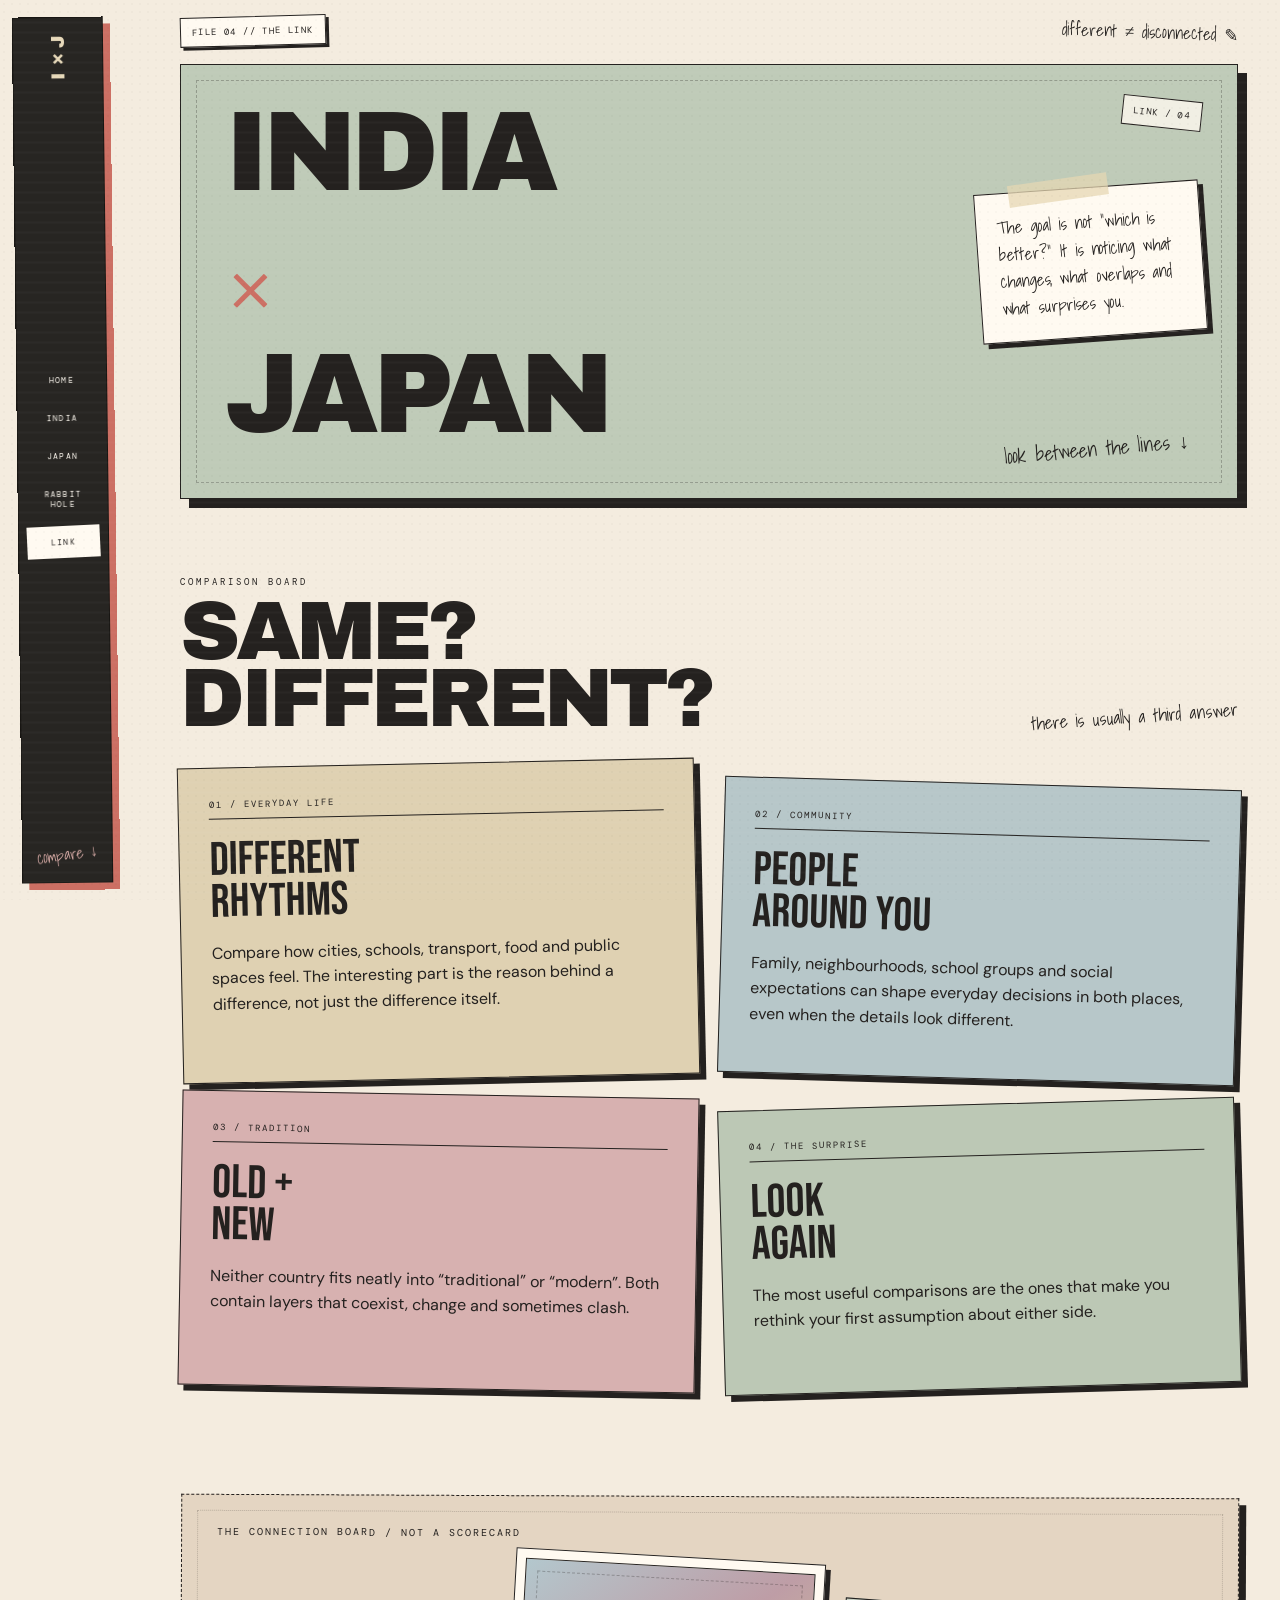
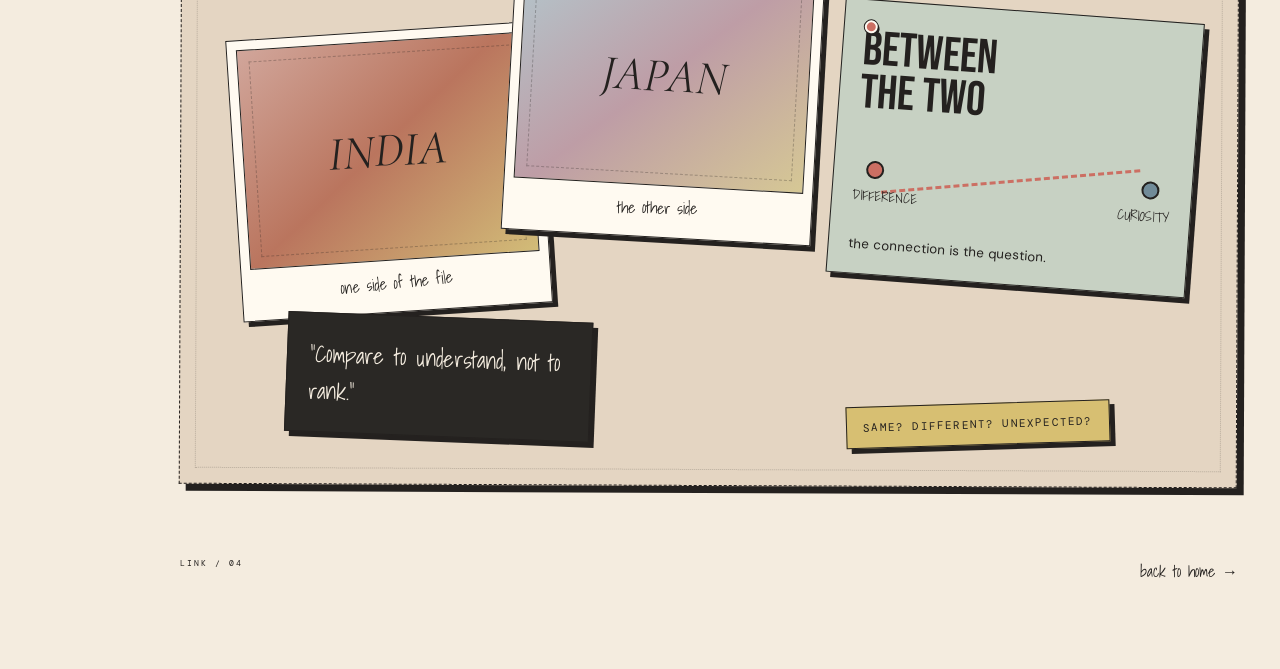
==== connection.html @ efcc00fd "Create India Japan connection scrapbook page" ====
<!doctype html><html lang="en"><head><meta charset="utf-8"><meta name="viewport" content="width=device-width,initial-scale=1"><title>INDIA × JAPAN // LINK</title><link rel="stylesheet" href="styles.css?v=5"></head><body><aside class="sidebar"><a class="side-logo" href="index.html">I×J</a><nav class="side-nav"><a href="index.html">HOME</a><a href="india.html">INDIA</a><a href="japan.html">JAPAN</a><a href="rabbit-hole.html">RABBIT<br>HOLE</a><a class="active" href="connection.html">LINK</a></nav><div class="side-bottom">compare ↓</div></aside><main class="main"><header class="topbar"><span class="pill">FILE 04 // THE LINK</span><span class="top-hand">different ≠ disconnected ✎</span></header><section class="page-hero sage"><div class="side-stamp">LINK / 04</div><div class="hero-note">The goal is not “which is better?” It is noticing what changes, what overlaps and what surprises you.</div><div class="side-hand">look between the lines ↓</div><h1>INDIA<br><span class="x">×</span><br>JAPAN</h1></section><section class="section"><div class="section-head"><div><div class="section-label">COMPARISON BOARD</div><h2 class="section-title">SAME?<br>DIFFERENT?</h2></div><span class="section-hand">there is usually a third answer</span></div><div class="compare-grid"><article class="compare"><span class="label">01 / EVERYDAY LIFE</span><h3>DIFFERENT<br>RHYTHMS</h3><p>Compare how cities, schools, transport, food and public spaces feel. The interesting part is the reason behind a difference, not just the difference itself.</p></article><article class="compare"><span class="label">02 / COMMUNITY</span><h3>PEOPLE<br>AROUND YOU</h3><p>Family, neighbourhoods, school groups and social expectations can shape everyday decisions in both places, even when the details look different.</p></article><article class="compare"><span class="label">03 / TRADITION</span><h3>OLD +<br>NEW</h3><p>Neither country fits neatly into “traditional” or “modern”. Both contain layers that coexist, change and sometimes clash.</p></article><article class="compare"><span class="label">04 / THE SURPRISE</span><h3>LOOK<br>AGAIN</h3><p>The most useful comparisons are the ones that make you rethink your first assumption about either side.</p></article></div></section><section class="section"><div class="collage"><div class="scrap-title">THE CONNECTION BOARD / NOT A SCORECARD</div><div class="piece photo-piece p1"><div class="fake-photo india">INDIA</div><div class="photo-caption">one side of the file</div></div><div class="piece photo-piece p2"><div class="fake-photo japan">JAPAN</div><div class="photo-caption">the other side</div></div><div class="piece map-piece p3"><span class="pin"></span><h3>BETWEEN<br>THE TWO</h3><div class="route"><span class="dot a"></span><span class="dot b"></span><span class="route-label a">DIFFERENCE</span><span class="route-label b">CURIOSITY</span></div><small>the connection is the question.</small></div><div class="piece quote-piece p4">“Compare to understand, not to rank.”</div><div class="piece sticker-piece p5">same? different? unexpected?</div></div></section><footer class="footer"><span>LINK / 04</span><span><a href="index.html">back to home →</a></span></footer></main></body></html>
---- styles.css ----
@import url('https://fonts.googleapis.com/css2?family=Archivo+Black&family=Bebas+Neue&family=Cormorant+Garamond:ital,wght@0,500;0,600;1,500;1,600&family=DM+Sans:wght@400;500;700;900&family=DM+Mono:wght@400;500&family=Permanent+Marker&family=Shadows+Into+Light&display=swap');
:root{--ink:#24211f;--paper:#f4ecdf;--paper2:#fffaf1;--coral:#cc6f63;--rose:#d4a1a0;--ochre:#d7bf72;--blue:#718b98;--blue2:#b5c7cf;--sage:#889b7c;--lilac:#9d879d;--black:#272522}
*{box-sizing:border-box}html{scroll-behavior:smooth}body{margin:0;background:var(--paper);color:var(--ink);font-family:'DM Sans',sans-serif;overflow-x:hidden;position:relative}body:before{content:"";position:fixed;inset:0;pointer-events:none;z-index:100;opacity:.16;background-image:radial-gradient(rgba(36,33,31,.5) .5px,transparent .8px);background-size:8px 8px}body:after{content:"";position:fixed;inset:0;pointer-events:none;z-index:99;opacity:.1;background:repeating-linear-gradient(0deg,transparent 0 6px,rgba(255,255,255,.34) 7px,transparent 10px)}a{text-decoration:none;color:inherit}
.sidebar{position:fixed;left:17px;top:17px;bottom:17px;width:91px;background:var(--black);color:var(--paper2);z-index:80;padding:15px 8px;display:flex;flex-direction:column;align-items:center;justify-content:space-between;box-shadow:7px 7px 0 var(--coral);transform:rotate(-.7deg);border:1px solid #171512}.side-logo{font:19px 'Archivo Black';color:#e7d9ba;writing-mode:vertical-rl;transform:rotate(180deg);letter-spacing:2px}.side-nav{display:grid;gap:6px;width:100%}.side-nav a{font:8px 'DM Mono';letter-spacing:1.1px;text-align:center;padding:10px 3px;border:1px solid transparent;transition:.16s}.side-nav a:hover,.side-nav a.active{background:var(--paper2);color:var(--ink);border-color:var(--paper2);transform:rotate(-2deg)}.side-bottom{font:16px 'Shadows Into Light';color:#d6aaa5;transform:rotate(-8deg)}
.main{margin-left:138px;padding:16px 42px 70px;max-width:1560px}.topbar{display:flex;justify-content:space-between;align-items:center;gap:18px;font:9px 'DM Mono';letter-spacing:1.4px;text-transform:uppercase}.topbar-left{display:flex;align-items:center;gap:12px}.pill{background:var(--paper2);border:1px solid var(--ink);box-shadow:3px 3px 0 var(--ink);padding:8px 11px;transform:rotate(-1.5deg)}.top-hand{font:17px 'Shadows Into Light';text-transform:none;letter-spacing:0;transform:rotate(2deg)}
.tape{position:absolute;width:120px;height:24px;background:rgba(231,216,179,.75);border:1px solid rgba(36,33,31,.07);box-shadow:0 2px 4px rgba(0,0,0,.08);z-index:5}.tape.coral{background:rgba(203,128,124,.55)}.tape.blue{background:rgba(132,161,171,.58)}.tape.sage{background:rgba(146,166,132,.58)}.paperclip{position:absolute;z-index:9;font:35px 'Cormorant Garamond';line-height:.8;transform:rotate(16deg)}.pin{position:absolute;width:13px;height:13px;border-radius:50%;background:var(--coral);border:2px solid var(--paper2);box-shadow:0 0 0 1px var(--ink),2px 2px 0 var(--ink);z-index:10}
.hero{display:grid;grid-template-columns:1.22fr .78fr;gap:25px;min-height:82vh;margin-top:19px}.cover{position:relative;min-height:82vh;border:1px solid var(--ink);background:var(--paper2);box-shadow:9px 9px 0 var(--ink);padding:48px;overflow:hidden;transform:rotate(.25deg);background-image:linear-gradient(rgba(255,255,255,.28),rgba(255,255,255,.28)),repeating-linear-gradient(0deg,transparent 0 8px,rgba(100,80,65,.035) 9px 10px)}.cover .shape{position:absolute;border:1px solid rgba(36,33,31,.2);border-radius:45% 55% 50% 40%;z-index:0}.cover .shape.a{width:440px;height:280px;background:#d0c58f;right:-115px;top:65px;transform:rotate(-11deg);opacity:.8}.cover .shape.b{width:270px;height:410px;background:#b6c6cd;right:90px;bottom:-160px;transform:rotate(16deg);opacity:.65}.cover .stamp{position:absolute;right:34px;top:30px;border:1px solid var(--coral);color:var(--coral);padding:8px 10px;font:9px 'DM Mono';letter-spacing:1.4px;transform:rotate(7deg);background:rgba(255,250,241,.8)}.cover .scribble{position:absolute;right:55px;top:82px;font:22px 'Shadows Into Light';transform:rotate(-5deg)}.cover .kicker{position:relative;z-index:4;font:10px 'DM Mono';letter-spacing:3px;text-transform:uppercase;margin-bottom:18px}.cover h1{position:relative;z-index:4;font:clamp(80px,9.8vw,158px)/.76 'Archivo Black';letter-spacing:-7px;text-transform:uppercase;margin:0}.cover h1 .x{font:italic clamp(100px,11vw,178px)/.6 'Cormorant Garamond';color:var(--coral);text-shadow:3px 3px 0 var(--paper)}.cover .sub{position:relative;z-index:4;max-width:690px;font-size:17px;line-height:1.65;margin-top:30px}.cover .buttons{position:relative;z-index:11;display:flex;gap:11px;flex-wrap:wrap;margin-top:25px}.btn{display:inline-block;padding:11px 15px;border:1px solid var(--ink);box-shadow:4px 4px 0 var(--ink);font:900 9px 'DM Mono';letter-spacing:1px;text-transform:uppercase;background:var(--paper2);transition:.15s}.btn:hover{transform:translate(3px,3px) rotate(-1deg);box-shadow:1px 1px 0 var(--ink)}.btn.coral{background:var(--coral);color:var(--paper2)}.btn.blue{background:var(--blue);color:var(--paper2)}.cover .footer-scribble{position:absolute;bottom:23px;left:36px;font:17px 'Shadows Into Light';transform:rotate(-2deg)}
.hero-side{display:grid;grid-template-rows:1fr .9fr;gap:25px}.note{position:relative;border:1px solid var(--ink);box-shadow:7px 7px 0 var(--ink);padding:30px;overflow:hidden}.note:nth-child(1){background:#d7aaa7;transform:rotate(-1.5deg)}.note:nth-child(2){background:#b7c7c9;transform:rotate(1.5deg);margin-top:20px}.note h2{font:58px/.8 'Bebas Neue';margin:42px 0 16px;letter-spacing:1px}.note p{line-height:1.58;max-width:330px}.note .hand{font:18px 'Shadows Into Light';display:block;transform:rotate(-3deg)}.note .paperclip{top:-8px;right:11px;color:var(--blue)}
.marquee{margin:70px -12px 0;border-block:1px solid var(--ink);background:var(--black);color:var(--paper);padding:10px 0;white-space:nowrap;overflow:hidden;font:23px 'Bebas Neue';letter-spacing:2px}.marquee span{display:inline-block;padding-right:38px}
.section{padding-top:77px}.section-head{display:flex;justify-content:space-between;align-items:flex-end;gap:15px}.section-label{font:9px 'DM Mono';letter-spacing:3px;text-transform:uppercase}.section-title{font:clamp(54px,6.5vw,94px)/.8 'Archivo Black';letter-spacing:-4px;text-transform:uppercase;margin:10px 0 0}.section-hand{font:18px 'Shadows Into Light';transform:rotate(-4deg)}
.collage{position:relative;min-height:590px;margin-top:30px;border:1px dashed var(--ink);background:#e4d5c2;box-shadow:7px 7px 0 var(--ink);overflow:hidden;padding:30px;transform:rotate(.25deg)}.collage:before{content:"";position:absolute;inset:15px;border:1px dotted rgba(36,33,31,.22);pointer-events:none}.collage .scrap-title{position:absolute;left:35px;top:30px;font:10px 'DM Mono';letter-spacing:2px}.piece{position:absolute;border:1px solid var(--ink);box-shadow:5px 5px 0 var(--ink);background:var(--paper2);transition:.2s;cursor:pointer}.piece:hover{transform:translateY(-7px) rotate(0deg)!important;z-index:20}.piece:focus{outline:3px solid var(--coral);outline-offset:3px}.piece.note-piece{padding:22px;width:290px;min-height:180px;background:#f6ecd9}.piece.note-piece h3{font:41px/.9 'Bebas Neue';margin:38px 0 10px}.piece.note-piece p{font-size:14px;line-height:1.5}.piece.photo-piece{width:310px;padding:9px 9px 16px;background:var(--paper2)}.fake-photo{height:220px;display:grid;place-items:center;border:1px solid var(--ink);position:relative;overflow:hidden;font:48px 'Cormorant Garamond';font-style:italic}.fake-photo:before{content:"";position:absolute;inset:11px;border:1px dashed rgba(36,33,31,.28)}.fake-photo.india{background:linear-gradient(140deg,#d1a69b,#ba755e 48%,#d2bc78)}.fake-photo.japan{background:linear-gradient(140deg,#b3c7cd,#be9da6 50%,#d6c895)}.fake-photo.link{background:linear-gradient(140deg,#aebca2,#d1bf91 48%,#b7c7cd)}.photo-caption{text-align:center;font:16px 'Shadows Into Light';margin-top:9px;transform:rotate(-2deg)}.piece.map-piece{width:360px;min-height:255px;padding:20px;background:#c7d1c3}.piece.map-piece h3{font:48px/.9 'Bebas Neue';margin:8px 0}.route{height:110px;position:relative;margin-top:5px}.route:before{content:"";position:absolute;left:27px;right:31px;top:47px;border-top:3px dashed var(--coral);transform:rotate(-9deg)}.dot{position:absolute;width:18px;height:18px;border-radius:50%;background:var(--coral);border:2px solid var(--ink);top:38px}.dot.a{left:12px}.dot.b{right:12px;background:var(--blue)}.route-label{position:absolute;font:14px 'Shadows Into Light';top:62px}.route-label.a{left:0}.route-label.b{right:0}.piece.label-piece{padding:18px 20px;background:#c8b4c7;min-width:230px}.label-piece .big{font:62px/.8 'Archivo Black';letter-spacing:-4px}.label-piece .small{font:9px 'DM Mono';letter-spacing:2px;margin-top:10px}.piece.sticker-piece{padding:13px 16px;background:#d7bf72;font:11px 'DM Mono';letter-spacing:1.2px;text-transform:uppercase}.piece.quote-piece{padding:22px;width:305px;background:#2a2825;color:var(--paper);font:23px 'Shadows Into Light';transform:rotate(2deg)}.piece .tape{top:-12px;left:32px}.piece .paperclip{top:-23px;right:12px}.p1{left:5%;top:23%;transform:rotate(-4deg)}.p2{left:31%;top:10%;transform:rotate(3deg)}.p3{right:4%;top:19%;transform:rotate(4deg)}.p4{left:10%;bottom:8%;transform:rotate(3deg)}.p5{right:12%;bottom:7%;transform:rotate(-2deg)}.p6{left:45%;bottom:15%;transform:rotate(-5deg)}
.interactive-note:after{content:"CLICK / OPEN";position:absolute;bottom:10px;right:13px;font:8px 'DM Mono';letter-spacing:1px;opacity:.52}.interactive-note.open{z-index:30}.secret{display:none;margin-top:14px;font-size:13px;line-height:1.5;border-top:1px dashed var(--ink);padding-top:13px}.interactive-note.open .secret{display:block}.secret b{font-family:'DM Mono';font-size:10px;letter-spacing:1px}
.section-strip{display:grid;grid-template-columns:1.1fr .9fr 1fr;gap:22px;margin-top:34px}.strip{position:relative;border:1px solid var(--ink);box-shadow:5px 5px 0 var(--ink);padding:24px;min-height:210px}.strip:nth-child(1){background:#d8aaa6;transform:rotate(-1.5deg)}.strip:nth-child(2){background:#c0cbd0;transform:rotate(1.4deg);margin-top:22px}.strip:nth-child(3){background:#c8c09a;transform:rotate(-.6deg);margin-top:-8px}.strip h3{font:43px/.84 'Bebas Neue';margin:30px 0 12px}.strip p{line-height:1.55;margin:0}.strip .tape{top:-12px;left:31%}
.page-hero{min-height:435px;position:relative;border:1px solid var(--ink);box-shadow:9px 9px 0 var(--ink);padding:45px 44px;overflow:hidden;margin-top:18px}.page-hero.red{background:#d4aaa5}.page-hero.blue{background:#b7c8ce}.page-hero.lilac{background:#c8b4c5}.page-hero.sage{background:#bfcbb8}.page-hero:before{content:"";position:absolute;inset:15px;border:1px dashed rgba(36,33,31,.28);pointer-events:none}.page-hero h1{position:relative;z-index:3;font:clamp(72px,8.8vw,140px)/.77 'Archivo Black';letter-spacing:-6px;text-transform:uppercase;max-width:860px;margin:0}.page-hero h1 .x{font:italic clamp(95px,10vw,164px) 'Cormorant Garamond';color:var(--coral)}.page-hero .side-stamp{position:absolute;right:35px;top:33px;border:1px solid var(--ink);padding:8px 10px;font:9px 'DM Mono';letter-spacing:1.4px;transform:rotate(6deg);background:rgba(255,250,241,.78)}.page-hero .side-hand{position:absolute;right:48px;bottom:33px;font:20px 'Shadows Into Light';transform:rotate(-5deg)}.page-hero .hero-note{position:absolute;right:34px;top:122px;width:225px;background:var(--paper2);border:1px solid var(--ink);box-shadow:5px 5px 0 var(--ink);padding:20px;transform:rotate(-4deg);font:17px 'Shadows Into Light';z-index:4}.page-hero .hero-note:before{content:"";position:absolute;width:100px;height:22px;top:-11px;left:34px;background:rgba(231,216,179,.73);transform:rotate(-4deg)}
.content{display:grid;grid-template-columns:.76fr 1.24fr;gap:28px;margin-top:37px}.notes{display:grid;gap:22px}.note-card{position:relative;border:1px solid var(--ink);box-shadow:5px 5px 0 var(--ink);padding:28px;min-height:190px}.note-card:nth-child(1){background:#efe0c6;transform:rotate(-2deg)}.note-card:nth-child(2){background:#d9aaa7;transform:rotate(1.5deg)}.note-card:nth-child(3){background:#c0ccd0;transform:rotate(-1deg)}.note-card h3{font:51px/.82 'Bebas Neue';margin:30px 0 12px}.note-card p{line-height:1.56;margin:0}.note-card .paperclip{right:11px;top:-18px}.note-card .tape{top:-12px;left:34%}.board{background:var(--paper2);border:1px dashed var(--ink);box-shadow:6px 6px 0 var(--ink);padding:34px;min-height:100%;position:relative;transform:rotate(.45deg)}.board h2{font:68px/.8 'Archivo Black';letter-spacing:-4px;margin:0 0 19px}.board p{font-size:17px;line-height:1.75;max-width:700px}.highlight{background:linear-gradient(transparent 55%,rgba(215,191,114,.76) 56% 91%,transparent 92%);font-weight:900;padding:0 3px}.quote{background:#7f6a7f;color:var(--paper2);padding:22px;border:1px solid var(--ink);box-shadow:5px 5px 0 var(--ink);margin-top:25px;font:23px 'Shadows Into Light';transform:rotate(-1deg)}
.fact-row{display:grid;grid-template-columns:repeat(3,1fr);gap:20px;margin-top:33px}.fact{position:relative;min-height:220px;border:1px solid var(--ink);box-shadow:5px 5px 0 var(--ink);padding:24px}.fact:nth-child(1){background:#d1bd79;transform:rotate(-2deg)}.fact:nth-child(2){background:#b5c5ca;transform:rotate(1deg);margin-top:15px}.fact:nth-child(3){background:#d4a4a3;transform:rotate(-1deg);margin-top:-5px}.fact .num{font:9px 'DM Mono';letter-spacing:2px}.fact h3{font:48px/.83 'Bebas Neue';margin:33px 0 12px}.fact p{line-height:1.5}.fact .hand{font:16px 'Shadows Into Light';position:absolute;right:14px;bottom:10px}
.compare-grid{display:grid;grid-template-columns:repeat(2,1fr);gap:24px;margin-top:32px}.compare{padding:30px;border:1px solid var(--ink);min-height:285px;box-shadow:6px 6px 0 var(--ink);position:relative}.compare:nth-child(1){background:#dfd1b2;transform:rotate(-1.2deg)}.compare:nth-child(2){background:#b7c7c9;transform:rotate(1.6deg);margin-top:20px}.compare:nth-child(3){background:#d7b1b0;transform:rotate(1deg);margin-top:-10px}.compare:nth-child(4){background:#bcc8b5;transform:rotate(-1.6deg)}.compare h3{font:47px/.9 'Bebas Neue';margin:0 0 16px}.compare p{line-height:1.6}.compare .label{font:9px 'DM Mono';letter-spacing:2px;border-bottom:1px solid var(--ink);padding-bottom:8px;margin-bottom:20px;display:block}
.question-grid{display:grid;grid-template-columns:1fr 1.25fr 1fr;gap:23px;margin-top:34px;align-items:start}.question{position:relative;border:1px solid var(--ink);box-shadow:5px 5px 0 var(--ink);padding:26px;background:var(--paper2);min-height:340px}.question:nth-child(1){background:#e0c1c1;transform:rotate(-2deg)}.question:nth-child(2){background:#d3c9a4;transform:rotate(1.7deg);margin-top:25px}.question:nth-child(3){background:#b7c5c6;transform:rotate(-1deg);margin-top:-14px}.question h3{font:60px/.8 'Bebas Neue';margin:45px 0 16px}.question p{line-height:1.65}.question .hand{position:absolute;bottom:14px;right:15px;font:17px 'Shadows Into Light';transform:rotate(-6deg)}
.footer{padding:72px 0 15px;display:flex;justify-content:space-between;gap:15px;font:8px 'DM Mono';letter-spacing:2px;text-transform:uppercase}.footer span:last-child{font:16px 'Shadows Into Light';letter-spacing:0;text-transform:none}
@media(max-width:950px){.sidebar{left:9px;right:9px;bottom:auto;width:auto;height:68px;flex-direction:row;padding:8px 12px}.side-logo{writing-mode:horizontal-tb;transform:none;font-size:15px}.side-nav{display:flex;justify-content:center;gap:3px}.side-nav a{font-size:7px;padding:8px}.side-bottom{display:none}.main{margin-left:0;padding:92px 18px 45px}.hero,.content{grid-template-columns:1fr}.hero-side{grid-template-columns:1fr 1fr;grid-template-rows:auto}.cover{min-height:72vh}.collage{min-height:770px}.section-strip,.fact-row{grid-template-columns:1fr}.compare-grid{grid-template-columns:1fr}.question-grid{grid-template-columns:1fr}.page-hero h1{font-size:70px}}
@media(max-width:580px){.side-nav a:nth-child(n+5){display:none}.hero-side{grid-template-columns:1fr}.cover{padding:35px 25px}.cover h1{font-size:65px;letter-spacing:-4px}.cover h1 .x{font-size:88px}.page-hero{padding:34px 25px;min-height:470px}.page-hero h1{font-size:61px;letter-spacing:-3px}.page-hero .hero-note{right:20px;top:auto;bottom:22px;width:200px}.collage{min-height:930px}.piece.photo-piece,.piece.map-piece,.piece.quote-piece,.piece.note-piece{width:235px}.piece.map-piece{min-height:230px}.fake-photo{height:175px}.p1{left:3%;top:15%}.p2{left:27%;top:34%}.p3{right:3%;top:55%}.p4{left:3%;bottom:3%}.p5{right:3%;bottom:25%}.p6{left:25%;bottom:14%}.section{padding-top:57px}.section-title{font-size:50px}.footer{flex-direction:column}.topbar{align-items:flex-start;flex-direction:column}.top-hand{align-self:flex-end}}
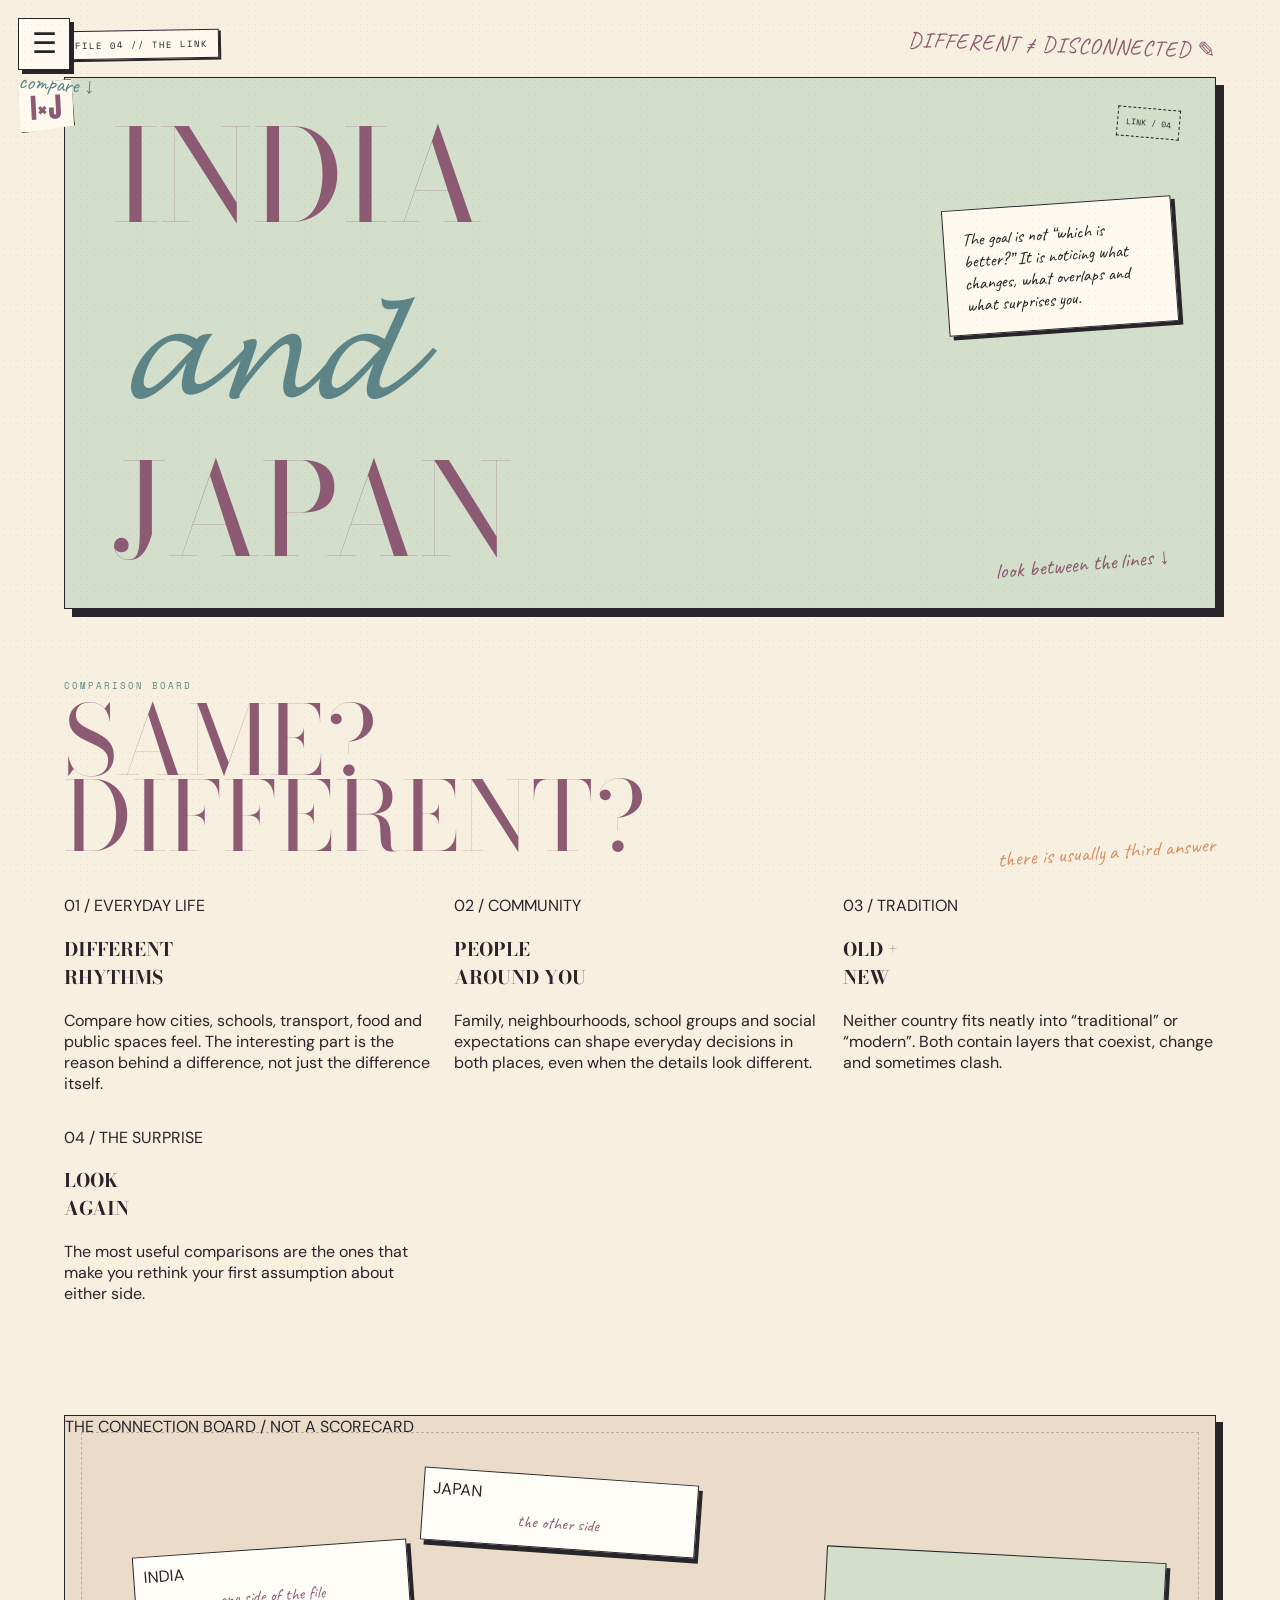
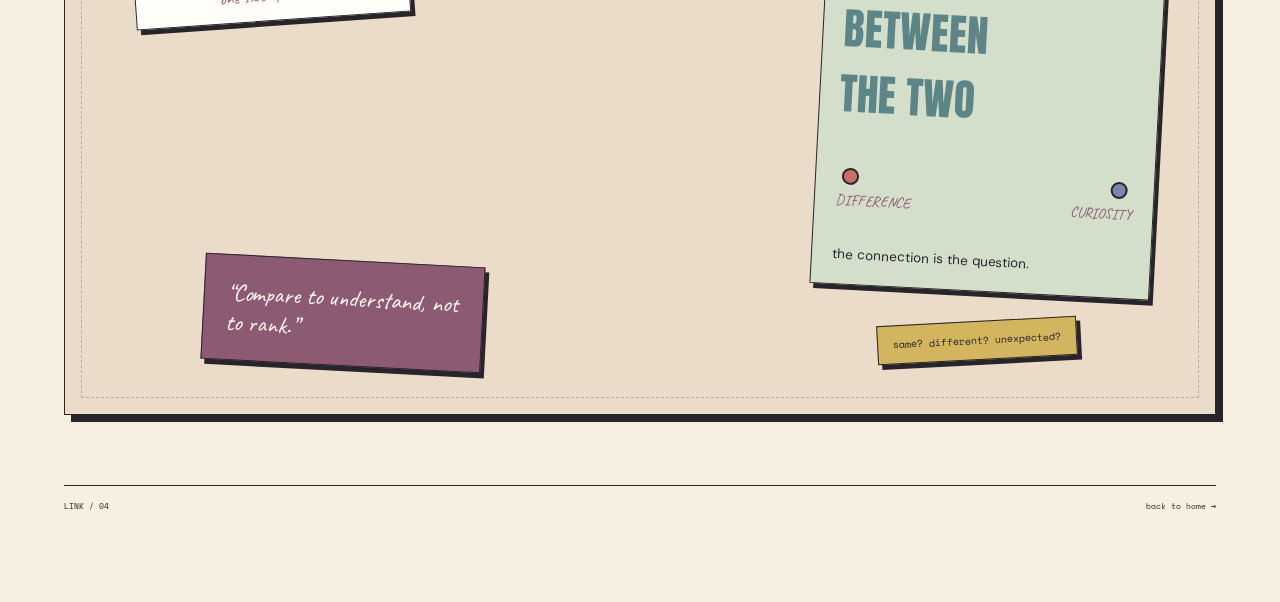
==== commit fd6bf86f: "Apply the hamburger sidebar and cursive treatment to Link page" ====
--- a/connection.html
+++ b/connection.html
@@ -1 +1 @@
-<!doctype html><html lang="en"><head><meta charset="utf-8"><meta name="viewport" content="width=device-width,initial-scale=1"><title>INDIA × JAPAN // LINK</title><link rel="stylesheet" href="styles.css?v=5"></head><body><aside class="sidebar"><a class="side-logo" href="index.html">I×J</a><nav class="side-nav"><a href="index.html">HOME</a><a href="india.html">INDIA</a><a href="japan.html">JAPAN</a><a href="rabbit-hole.html">RABBIT<br>HOLE</a><a class="active" href="connection.html">LINK</a></nav><div class="side-bottom">compare ↓</div></aside><main class="main"><header class="topbar"><span class="pill">FILE 04 // THE LINK</span><span class="top-hand">different ≠ disconnected ✎</span></header><section class="page-hero sage"><div class="side-stamp">LINK / 04</div><div class="hero-note">The goal is not “which is better?” It is noticing what changes, what overlaps and what surprises you.</div><div class="side-hand">look between the lines ↓</div><h1>INDIA<br><span class="x">×</span><br>JAPAN</h1></section><section class="section"><div class="section-head"><div><div class="section-label">COMPARISON BOARD</div><h2 class="section-title">SAME?<br>DIFFERENT?</h2></div><span class="section-hand">there is usually a third answer</span></div><div class="compare-grid"><article class="compare"><span class="label">01 / EVERYDAY LIFE</span><h3>DIFFERENT<br>RHYTHMS</h3><p>Compare how cities, schools, transport, food and public spaces feel. The interesting part is the reason behind a difference, not just the difference itself.</p></article><article class="compare"><span class="label">02 / COMMUNITY</span><h3>PEOPLE<br>AROUND YOU</h3><p>Family, neighbourhoods, school groups and social expectations can shape everyday decisions in both places, even when the details look different.</p></article><article class="compare"><span class="label">03 / TRADITION</span><h3>OLD +<br>NEW</h3><p>Neither country fits neatly into “traditional” or “modern”. Both contain layers that coexist, change and sometimes clash.</p></article><article class="compare"><span class="label">04 / THE SURPRISE</span><h3>LOOK<br>AGAIN</h3><p>The most useful comparisons are the ones that make you rethink your first assumption about either side.</p></article></div></section><section class="section"><div class="collage"><div class="scrap-title">THE CONNECTION BOARD / NOT A SCORECARD</div><div class="piece photo-piece p1"><div class="fake-photo india">INDIA</div><div class="photo-caption">one side of the file</div></div><div class="piece photo-piece p2"><div class="fake-photo japan">JAPAN</div><div class="photo-caption">the other side</div></div><div class="piece map-piece p3"><span class="pin"></span><h3>BETWEEN<br>THE TWO</h3><div class="route"><span class="dot a"></span><span class="dot b"></span><span class="route-label a">DIFFERENCE</span><span class="route-label b">CURIOSITY</span></div><small>the connection is the question.</small></div><div class="piece quote-piece p4">“Compare to understand, not to rank.”</div><div class="piece sticker-piece p5">same? different? unexpected?</div></div></section><footer class="footer"><span>LINK / 04</span><span><a href="index.html">back to home →</a></span></footer></main></body></html>+<!doctype html><html lang="en"><head><meta charset="utf-8"><meta name="viewport" content="width=device-width,initial-scale=1"><title>INDIA × JAPAN // LINK</title><link rel="stylesheet" href="styles.css?v=7"><style>.sidebar{position:fixed!important;left:18px!important;top:18px!important;width:auto!important;margin:0!important;display:block!important}.menu summary{list-style:none;cursor:pointer;width:52px;height:52px;display:grid;place-items:center;background:#fffaf0;border:1px solid #27242a;box-shadow:4px 4px 0 #27242a;font:28px/1 'DM Sans'}.menu summary::-webkit-details-marker{display:none}.side-nav{position:absolute!important;left:0;top:62px;width:190px!important;background:#fffaf0;padding:14px!important;border:1px solid #27242a;box-shadow:7px 7px 0 #27242a;display:grid!important;gap:5px!important}.side-nav a{background:transparent!important;box-shadow:none!important;border-bottom:1px dashed rgba(39,36,42,.22)!important;padding:10px 12px!important;transform:none!important}.side-nav a:hover,.side-nav a.active{background:#eee3d5!important;color:#78485c!important;padding-left:17px!important}.side-logo{position:absolute!important;top:62px!important;left:0}.page-hero h1,.section-title,.compare h3{font-family:'Bodoni Moda',serif!important}.page-hero h1 .x{font-family:'Bodoni Moda',serif!important;font-style:italic!important}</style></head><body><aside class="sidebar"><details class="menu"><summary>☰</summary><nav class="side-nav"><a href="index.html">HOME</a><a href="india.html">INDIA</a><a href="japan.html">JAPAN</a><a href="rabbit-hole.html">RABBIT HOLE</a><a class="active" href="connection.html">LINK</a></nav></details><a class="side-logo" href="index.html">I×J</a><div class="side-bottom">compare ↓</div></aside><main class="main"><header class="topbar"><span class="pill">FILE 04 // THE LINK</span><span class="top-hand">different ≠ disconnected ✎</span></header><section class="page-hero sage"><div class="side-stamp">LINK / 04</div><div class="hero-note">The goal is not “which is better?” It is noticing what changes, what overlaps and what surprises you.</div><div class="side-hand">look between the lines ↓</div><h1>INDIA<br><span class="x">𝓪𝓷𝓭</span><br>JAPAN</h1></section><section class="section"><div class="section-head"><div><div class="section-label">COMPARISON BOARD</div><h2 class="section-title">SAME?<br>DIFFERENT?</h2></div><span class="section-hand">there is usually a third answer</span></div><div class="compare-grid"><article class="compare"><span class="label">01 / EVERYDAY LIFE</span><h3>DIFFERENT<br>RHYTHMS</h3><p>Compare how cities, schools, transport, food and public spaces feel. The interesting part is the reason behind a difference, not just the difference itself.</p></article><article class="compare"><span class="label">02 / COMMUNITY</span><h3>PEOPLE<br>AROUND YOU</h3><p>Family, neighbourhoods, school groups and social expectations can shape everyday decisions in both places, even when the details look different.</p></article><article class="compare"><span class="label">03 / TRADITION</span><h3>OLD +<br>NEW</h3><p>Neither country fits neatly into “traditional” or “modern”. Both contain layers that coexist, change and sometimes clash.</p></article><article class="compare"><span class="label">04 / THE SURPRISE</span><h3>LOOK<br>AGAIN</h3><p>The most useful comparisons are the ones that make you rethink your first assumption about either side.</p></article></div></section><section class="section"><div class="collage"><div class="scrap-title">THE CONNECTION BOARD / NOT A SCORECARD</div><div class="piece photo-piece p1"><div class="fake-photo india">INDIA</div><div class="photo-caption">one side of the file</div></div><div class="piece photo-piece p2"><div class="fake-photo japan">JAPAN</div><div class="photo-caption">the other side</div></div><div class="piece map-piece p3"><span class="pin"></span><h3>BETWEEN<br>THE TWO</h3><div class="route"><span class="dot a"></span><span class="dot b"></span><span class="route-label a">DIFFERENCE</span><span class="route-label b">CURIOSITY</span></div><small>the connection is the question.</small></div><div class="piece quote-piece p4">“Compare to understand, not to rank.”</div><div class="piece sticker-piece p5">same? different? unexpected?</div></div></section><footer class="footer"><span>LINK / 04</span><span><a href="index.html">back to home →</a></span></footer></main></body></html>
--- a/styles.css
+++ b/styles.css
@@ -1,21 +1,10 @@
-@import url('https://fonts.googleapis.com/css2?family=Archivo+Black&family=Bebas+Neue&family=Cormorant+Garamond:ital,wght@0,500;0,600;1,500;1,600&family=DM+Sans:wght@400;500;700;900&family=DM+Mono:wght@400;500&family=Permanent+Marker&family=Shadows+Into+Light&display=swap');
-:root{--ink:#24211f;--paper:#f4ecdf;--paper2:#fffaf1;--coral:#cc6f63;--rose:#d4a1a0;--ochre:#d7bf72;--blue:#718b98;--blue2:#b5c7cf;--sage:#889b7c;--lilac:#9d879d;--black:#272522}
-*{box-sizing:border-box}html{scroll-behavior:smooth}body{margin:0;background:var(--paper);color:var(--ink);font-family:'DM Sans',sans-serif;overflow-x:hidden;position:relative}body:before{content:"";position:fixed;inset:0;pointer-events:none;z-index:100;opacity:.16;background-image:radial-gradient(rgba(36,33,31,.5) .5px,transparent .8px);background-size:8px 8px}body:after{content:"";position:fixed;inset:0;pointer-events:none;z-index:99;opacity:.1;background:repeating-linear-gradient(0deg,transparent 0 6px,rgba(255,255,255,.34) 7px,transparent 10px)}a{text-decoration:none;color:inherit}
-.sidebar{position:fixed;left:17px;top:17px;bottom:17px;width:91px;background:var(--black);color:var(--paper2);z-index:80;padding:15px 8px;display:flex;flex-direction:column;align-items:center;justify-content:space-between;box-shadow:7px 7px 0 var(--coral);transform:rotate(-.7deg);border:1px solid #171512}.side-logo{font:19px 'Archivo Black';color:#e7d9ba;writing-mode:vertical-rl;transform:rotate(180deg);letter-spacing:2px}.side-nav{display:grid;gap:6px;width:100%}.side-nav a{font:8px 'DM Mono';letter-spacing:1.1px;text-align:center;padding:10px 3px;border:1px solid transparent;transition:.16s}.side-nav a:hover,.side-nav a.active{background:var(--paper2);color:var(--ink);border-color:var(--paper2);transform:rotate(-2deg)}.side-bottom{font:16px 'Shadows Into Light';color:#d6aaa5;transform:rotate(-8deg)}
-.main{margin-left:138px;padding:16px 42px 70px;max-width:1560px}.topbar{display:flex;justify-content:space-between;align-items:center;gap:18px;font:9px 'DM Mono';letter-spacing:1.4px;text-transform:uppercase}.topbar-left{display:flex;align-items:center;gap:12px}.pill{background:var(--paper2);border:1px solid var(--ink);box-shadow:3px 3px 0 var(--ink);padding:8px 11px;transform:rotate(-1.5deg)}.top-hand{font:17px 'Shadows Into Light';text-transform:none;letter-spacing:0;transform:rotate(2deg)}
-.tape{position:absolute;width:120px;height:24px;background:rgba(231,216,179,.75);border:1px solid rgba(36,33,31,.07);box-shadow:0 2px 4px rgba(0,0,0,.08);z-index:5}.tape.coral{background:rgba(203,128,124,.55)}.tape.blue{background:rgba(132,161,171,.58)}.tape.sage{background:rgba(146,166,132,.58)}.paperclip{position:absolute;z-index:9;font:35px 'Cormorant Garamond';line-height:.8;transform:rotate(16deg)}.pin{position:absolute;width:13px;height:13px;border-radius:50%;background:var(--coral);border:2px solid var(--paper2);box-shadow:0 0 0 1px var(--ink),2px 2px 0 var(--ink);z-index:10}
-.hero{display:grid;grid-template-columns:1.22fr .78fr;gap:25px;min-height:82vh;margin-top:19px}.cover{position:relative;min-height:82vh;border:1px solid var(--ink);background:var(--paper2);box-shadow:9px 9px 0 var(--ink);padding:48px;overflow:hidden;transform:rotate(.25deg);background-image:linear-gradient(rgba(255,255,255,.28),rgba(255,255,255,.28)),repeating-linear-gradient(0deg,transparent 0 8px,rgba(100,80,65,.035) 9px 10px)}.cover .shape{position:absolute;border:1px solid rgba(36,33,31,.2);border-radius:45% 55% 50% 40%;z-index:0}.cover .shape.a{width:440px;height:280px;background:#d0c58f;right:-115px;top:65px;transform:rotate(-11deg);opacity:.8}.cover .shape.b{width:270px;height:410px;background:#b6c6cd;right:90px;bottom:-160px;transform:rotate(16deg);opacity:.65}.cover .stamp{position:absolute;right:34px;top:30px;border:1px solid var(--coral);color:var(--coral);padding:8px 10px;font:9px 'DM Mono';letter-spacing:1.4px;transform:rotate(7deg);background:rgba(255,250,241,.8)}.cover .scribble{position:absolute;right:55px;top:82px;font:22px 'Shadows Into Light';transform:rotate(-5deg)}.cover .kicker{position:relative;z-index:4;font:10px 'DM Mono';letter-spacing:3px;text-transform:uppercase;margin-bottom:18px}.cover h1{position:relative;z-index:4;font:clamp(80px,9.8vw,158px)/.76 'Archivo Black';letter-spacing:-7px;text-transform:uppercase;margin:0}.cover h1 .x{font:italic clamp(100px,11vw,178px)/.6 'Cormorant Garamond';color:var(--coral);text-shadow:3px 3px 0 var(--paper)}.cover .sub{position:relative;z-index:4;max-width:690px;font-size:17px;line-height:1.65;margin-top:30px}.cover .buttons{position:relative;z-index:11;display:flex;gap:11px;flex-wrap:wrap;margin-top:25px}.btn{display:inline-block;padding:11px 15px;border:1px solid var(--ink);box-shadow:4px 4px 0 var(--ink);font:900 9px 'DM Mono';letter-spacing:1px;text-transform:uppercase;background:var(--paper2);transition:.15s}.btn:hover{transform:translate(3px,3px) rotate(-1deg);box-shadow:1px 1px 0 var(--ink)}.btn.coral{background:var(--coral);color:var(--paper2)}.btn.blue{background:var(--blue);color:var(--paper2)}.cover .footer-scribble{position:absolute;bottom:23px;left:36px;font:17px 'Shadows Into Light';transform:rotate(-2deg)}
-.hero-side{display:grid;grid-template-rows:1fr .9fr;gap:25px}.note{position:relative;border:1px solid var(--ink);box-shadow:7px 7px 0 var(--ink);padding:30px;overflow:hidden}.note:nth-child(1){background:#d7aaa7;transform:rotate(-1.5deg)}.note:nth-child(2){background:#b7c7c9;transform:rotate(1.5deg);margin-top:20px}.note h2{font:58px/.8 'Bebas Neue';margin:42px 0 16px;letter-spacing:1px}.note p{line-height:1.58;max-width:330px}.note .hand{font:18px 'Shadows Into Light';display:block;transform:rotate(-3deg)}.note .paperclip{top:-8px;right:11px;color:var(--blue)}
-.marquee{margin:70px -12px 0;border-block:1px solid var(--ink);background:var(--black);color:var(--paper);padding:10px 0;white-space:nowrap;overflow:hidden;font:23px 'Bebas Neue';letter-spacing:2px}.marquee span{display:inline-block;padding-right:38px}
-.section{padding-top:77px}.section-head{display:flex;justify-content:space-between;align-items:flex-end;gap:15px}.section-label{font:9px 'DM Mono';letter-spacing:3px;text-transform:uppercase}.section-title{font:clamp(54px,6.5vw,94px)/.8 'Archivo Black';letter-spacing:-4px;text-transform:uppercase;margin:10px 0 0}.section-hand{font:18px 'Shadows Into Light';transform:rotate(-4deg)}
-.collage{position:relative;min-height:590px;margin-top:30px;border:1px dashed var(--ink);background:#e4d5c2;box-shadow:7px 7px 0 var(--ink);overflow:hidden;padding:30px;transform:rotate(.25deg)}.collage:before{content:"";position:absolute;inset:15px;border:1px dotted rgba(36,33,31,.22);pointer-events:none}.collage .scrap-title{position:absolute;left:35px;top:30px;font:10px 'DM Mono';letter-spacing:2px}.piece{position:absolute;border:1px solid var(--ink);box-shadow:5px 5px 0 var(--ink);background:var(--paper2);transition:.2s;cursor:pointer}.piece:hover{transform:translateY(-7px) rotate(0deg)!important;z-index:20}.piece:focus{outline:3px solid var(--coral);outline-offset:3px}.piece.note-piece{padding:22px;width:290px;min-height:180px;background:#f6ecd9}.piece.note-piece h3{font:41px/.9 'Bebas Neue';margin:38px 0 10px}.piece.note-piece p{font-size:14px;line-height:1.5}.piece.photo-piece{width:310px;padding:9px 9px 16px;background:var(--paper2)}.fake-photo{height:220px;display:grid;place-items:center;border:1px solid var(--ink);position:relative;overflow:hidden;font:48px 'Cormorant Garamond';font-style:italic}.fake-photo:before{content:"";position:absolute;inset:11px;border:1px dashed rgba(36,33,31,.28)}.fake-photo.india{background:linear-gradient(140deg,#d1a69b,#ba755e 48%,#d2bc78)}.fake-photo.japan{background:linear-gradient(140deg,#b3c7cd,#be9da6 50%,#d6c895)}.fake-photo.link{background:linear-gradient(140deg,#aebca2,#d1bf91 48%,#b7c7cd)}.photo-caption{text-align:center;font:16px 'Shadows Into Light';margin-top:9px;transform:rotate(-2deg)}.piece.map-piece{width:360px;min-height:255px;padding:20px;background:#c7d1c3}.piece.map-piece h3{font:48px/.9 'Bebas Neue';margin:8px 0}.route{height:110px;position:relative;margin-top:5px}.route:before{content:"";position:absolute;left:27px;right:31px;top:47px;border-top:3px dashed var(--coral);transform:rotate(-9deg)}.dot{position:absolute;width:18px;height:18px;border-radius:50%;background:var(--coral);border:2px solid var(--ink);top:38px}.dot.a{left:12px}.dot.b{right:12px;background:var(--blue)}.route-label{position:absolute;font:14px 'Shadows Into Light';top:62px}.route-label.a{left:0}.route-label.b{right:0}.piece.label-piece{padding:18px 20px;background:#c8b4c7;min-width:230px}.label-piece .big{font:62px/.8 'Archivo Black';letter-spacing:-4px}.label-piece .small{font:9px 'DM Mono';letter-spacing:2px;margin-top:10px}.piece.sticker-piece{padding:13px 16px;background:#d7bf72;font:11px 'DM Mono';letter-spacing:1.2px;text-transform:uppercase}.piece.quote-piece{padding:22px;width:305px;background:#2a2825;color:var(--paper);font:23px 'Shadows Into Light';transform:rotate(2deg)}.piece .tape{top:-12px;left:32px}.piece .paperclip{top:-23px;right:12px}.p1{left:5%;top:23%;transform:rotate(-4deg)}.p2{left:31%;top:10%;transform:rotate(3deg)}.p3{right:4%;top:19%;transform:rotate(4deg)}.p4{left:10%;bottom:8%;transform:rotate(3deg)}.p5{right:12%;bottom:7%;transform:rotate(-2deg)}.p6{left:45%;bottom:15%;transform:rotate(-5deg)}
-.interactive-note:after{content:"CLICK / OPEN";position:absolute;bottom:10px;right:13px;font:8px 'DM Mono';letter-spacing:1px;opacity:.52}.interactive-note.open{z-index:30}.secret{display:none;margin-top:14px;font-size:13px;line-height:1.5;border-top:1px dashed var(--ink);padding-top:13px}.interactive-note.open .secret{display:block}.secret b{font-family:'DM Mono';font-size:10px;letter-spacing:1px}
-.section-strip{display:grid;grid-template-columns:1.1fr .9fr 1fr;gap:22px;margin-top:34px}.strip{position:relative;border:1px solid var(--ink);box-shadow:5px 5px 0 var(--ink);padding:24px;min-height:210px}.strip:nth-child(1){background:#d8aaa6;transform:rotate(-1.5deg)}.strip:nth-child(2){background:#c0cbd0;transform:rotate(1.4deg);margin-top:22px}.strip:nth-child(3){background:#c8c09a;transform:rotate(-.6deg);margin-top:-8px}.strip h3{font:43px/.84 'Bebas Neue';margin:30px 0 12px}.strip p{line-height:1.55;margin:0}.strip .tape{top:-12px;left:31%}
-.page-hero{min-height:435px;position:relative;border:1px solid var(--ink);box-shadow:9px 9px 0 var(--ink);padding:45px 44px;overflow:hidden;margin-top:18px}.page-hero.red{background:#d4aaa5}.page-hero.blue{background:#b7c8ce}.page-hero.lilac{background:#c8b4c5}.page-hero.sage{background:#bfcbb8}.page-hero:before{content:"";position:absolute;inset:15px;border:1px dashed rgba(36,33,31,.28);pointer-events:none}.page-hero h1{position:relative;z-index:3;font:clamp(72px,8.8vw,140px)/.77 'Archivo Black';letter-spacing:-6px;text-transform:uppercase;max-width:860px;margin:0}.page-hero h1 .x{font:italic clamp(95px,10vw,164px) 'Cormorant Garamond';color:var(--coral)}.page-hero .side-stamp{position:absolute;right:35px;top:33px;border:1px solid var(--ink);padding:8px 10px;font:9px 'DM Mono';letter-spacing:1.4px;transform:rotate(6deg);background:rgba(255,250,241,.78)}.page-hero .side-hand{position:absolute;right:48px;bottom:33px;font:20px 'Shadows Into Light';transform:rotate(-5deg)}.page-hero .hero-note{position:absolute;right:34px;top:122px;width:225px;background:var(--paper2);border:1px solid var(--ink);box-shadow:5px 5px 0 var(--ink);padding:20px;transform:rotate(-4deg);font:17px 'Shadows Into Light';z-index:4}.page-hero .hero-note:before{content:"";position:absolute;width:100px;height:22px;top:-11px;left:34px;background:rgba(231,216,179,.73);transform:rotate(-4deg)}
-.content{display:grid;grid-template-columns:.76fr 1.24fr;gap:28px;margin-top:37px}.notes{display:grid;gap:22px}.note-card{position:relative;border:1px solid var(--ink);box-shadow:5px 5px 0 var(--ink);padding:28px;min-height:190px}.note-card:nth-child(1){background:#efe0c6;transform:rotate(-2deg)}.note-card:nth-child(2){background:#d9aaa7;transform:rotate(1.5deg)}.note-card:nth-child(3){background:#c0ccd0;transform:rotate(-1deg)}.note-card h3{font:51px/.82 'Bebas Neue';margin:30px 0 12px}.note-card p{line-height:1.56;margin:0}.note-card .paperclip{right:11px;top:-18px}.note-card .tape{top:-12px;left:34%}.board{background:var(--paper2);border:1px dashed var(--ink);box-shadow:6px 6px 0 var(--ink);padding:34px;min-height:100%;position:relative;transform:rotate(.45deg)}.board h2{font:68px/.8 'Archivo Black';letter-spacing:-4px;margin:0 0 19px}.board p{font-size:17px;line-height:1.75;max-width:700px}.highlight{background:linear-gradient(transparent 55%,rgba(215,191,114,.76) 56% 91%,transparent 92%);font-weight:900;padding:0 3px}.quote{background:#7f6a7f;color:var(--paper2);padding:22px;border:1px solid var(--ink);box-shadow:5px 5px 0 var(--ink);margin-top:25px;font:23px 'Shadows Into Light';transform:rotate(-1deg)}
-.fact-row{display:grid;grid-template-columns:repeat(3,1fr);gap:20px;margin-top:33px}.fact{position:relative;min-height:220px;border:1px solid var(--ink);box-shadow:5px 5px 0 var(--ink);padding:24px}.fact:nth-child(1){background:#d1bd79;transform:rotate(-2deg)}.fact:nth-child(2){background:#b5c5ca;transform:rotate(1deg);margin-top:15px}.fact:nth-child(3){background:#d4a4a3;transform:rotate(-1deg);margin-top:-5px}.fact .num{font:9px 'DM Mono';letter-spacing:2px}.fact h3{font:48px/.83 'Bebas Neue';margin:33px 0 12px}.fact p{line-height:1.5}.fact .hand{font:16px 'Shadows Into Light';position:absolute;right:14px;bottom:10px}
-.compare-grid{display:grid;grid-template-columns:repeat(2,1fr);gap:24px;margin-top:32px}.compare{padding:30px;border:1px solid var(--ink);min-height:285px;box-shadow:6px 6px 0 var(--ink);position:relative}.compare:nth-child(1){background:#dfd1b2;transform:rotate(-1.2deg)}.compare:nth-child(2){background:#b7c7c9;transform:rotate(1.6deg);margin-top:20px}.compare:nth-child(3){background:#d7b1b0;transform:rotate(1deg);margin-top:-10px}.compare:nth-child(4){background:#bcc8b5;transform:rotate(-1.6deg)}.compare h3{font:47px/.9 'Bebas Neue';margin:0 0 16px}.compare p{line-height:1.6}.compare .label{font:9px 'DM Mono';letter-spacing:2px;border-bottom:1px solid var(--ink);padding-bottom:8px;margin-bottom:20px;display:block}
-.question-grid{display:grid;grid-template-columns:1fr 1.25fr 1fr;gap:23px;margin-top:34px;align-items:start}.question{position:relative;border:1px solid var(--ink);box-shadow:5px 5px 0 var(--ink);padding:26px;background:var(--paper2);min-height:340px}.question:nth-child(1){background:#e0c1c1;transform:rotate(-2deg)}.question:nth-child(2){background:#d3c9a4;transform:rotate(1.7deg);margin-top:25px}.question:nth-child(3){background:#b7c5c6;transform:rotate(-1deg);margin-top:-14px}.question h3{font:60px/.8 'Bebas Neue';margin:45px 0 16px}.question p{line-height:1.65}.question .hand{position:absolute;bottom:14px;right:15px;font:17px 'Shadows Into Light';transform:rotate(-6deg)}
-.footer{padding:72px 0 15px;display:flex;justify-content:space-between;gap:15px;font:8px 'DM Mono';letter-spacing:2px;text-transform:uppercase}.footer span:last-child{font:16px 'Shadows Into Light';letter-spacing:0;text-transform:none}
-@media(max-width:950px){.sidebar{left:9px;right:9px;bottom:auto;width:auto;height:68px;flex-direction:row;padding:8px 12px}.side-logo{writing-mode:horizontal-tb;transform:none;font-size:15px}.side-nav{display:flex;justify-content:center;gap:3px}.side-nav a{font-size:7px;padding:8px}.side-bottom{display:none}.main{margin-left:0;padding:92px 18px 45px}.hero,.content{grid-template-columns:1fr}.hero-side{grid-template-columns:1fr 1fr;grid-template-rows:auto}.cover{min-height:72vh}.collage{min-height:770px}.section-strip,.fact-row{grid-template-columns:1fr}.compare-grid{grid-template-columns:1fr}.question-grid{grid-template-columns:1fr}.page-hero h1{font-size:70px}}
-@media(max-width:580px){.side-nav a:nth-child(n+5){display:none}.hero-side{grid-template-columns:1fr}.cover{padding:35px 25px}.cover h1{font-size:65px;letter-spacing:-4px}.cover h1 .x{font-size:88px}.page-hero{padding:34px 25px;min-height:470px}.page-hero h1{font-size:61px;letter-spacing:-3px}.page-hero .hero-note{right:20px;top:auto;bottom:22px;width:200px}.collage{min-height:930px}.piece.photo-piece,.piece.map-piece,.piece.quote-piece,.piece.note-piece{width:235px}.piece.map-piece{min-height:230px}.fake-photo{height:175px}.p1{left:3%;top:15%}.p2{left:27%;top:34%}.p3{right:3%;top:55%}.p4{left:3%;bottom:3%}.p5{right:3%;bottom:25%}.p6{left:25%;bottom:14%}.section{padding-top:57px}.section-title{font-size:50px}.footer{flex-direction:column}.topbar{align-items:flex-start;flex-direction:column}.top-hand{align-self:flex-end}}
+@import url('https://fonts.googleapis.com/css2?family=Anton&family=Bodoni+Moda:opsz,wght@6..96,500;6..96,700&family=Caveat:wght@500;600;700&family=DM+Sans:wght@400;500;700&family=Space+Mono:wght@400;700&display=swap');
+:root{--cream:#f7efdf;--paper:#fffaf0;--ink:#27242a;--coral:#c96f68;--teal:#5d8587;--blue:#7887aa;--mustard:#d3b45f;--berry:#8c5b73;--sage:#899d88;--lilac:#b39ab6;--orange:#d89066;--shadow:rgba(39,36,42,.18)}
+*{box-sizing:border-box}html{scroll-behavior:smooth}body{margin:0;background:var(--cream);color:var(--ink);font-family:'DM Sans',sans-serif;overflow-x:hidden}body:before{content:"";position:fixed;inset:0;pointer-events:none;z-index:999;opacity:.11;background-image:radial-gradient(rgba(39,36,42,.7) .45px,transparent .8px);background-size:7px 7px}a{text-decoration:none;color:inherit}.sidebar{position:sticky;top:8px;z-index:100;width:min(1180px,calc(100% - 28px));margin:12px auto 0;padding:0;display:flex;align-items:center;gap:15px;background:transparent;transform:none}.side-logo{font:28px 'Anton';letter-spacing:1px;color:var(--berry);background:var(--paper);padding:5px 11px 3px;transform:rotate(-3deg);border:1px solid var(--ink);box-shadow:4px 4px 0 var(--mustard);clip-path:polygon(2% 8%,97% 0,100% 90%,4% 100%)}.side-nav{display:flex;gap:7px;align-items:center;flex-wrap:wrap}.side-nav a{font:11px 'Space Mono';background:var(--paper);padding:9px 12px;border:1px solid var(--ink);box-shadow:3px 3px 0 var(--shadow);transform:rotate(var(--r,0deg));transition:.18s}.side-nav a:nth-child(1){--r:-2deg}.side-nav a:nth-child(2){--r:1deg}.side-nav a:nth-child(3){--r:-1deg}.side-nav a:nth-child(4){--r:2deg}.side-nav a:nth-child(5){--r:-2deg}.side-nav a:hover,.side-nav a.active{background:var(--mustard);transform:translateY(-3px) rotate(0deg);box-shadow:4px 5px 0 var(--ink)}.side-bottom{font:22px 'Caveat';margin-left:auto;color:var(--teal);transform:rotate(4deg)}
+.main{max-width:1180px;margin:0 auto;padding:15px 14px 90px}.topbar{display:flex;justify-content:space-between;align-items:center;margin:15px 0 8px;font:9px 'Space Mono';letter-spacing:1px;text-transform:uppercase}.pill{background:var(--paper);padding:7px 10px;border:1px solid var(--ink);box-shadow:2px 2px 0 var(--ink);transform:rotate(-1deg)}.top-hand{font:22px 'Caveat';color:var(--berry);transform:rotate(2deg)}.tape{position:absolute;width:105px;height:20px;background:rgba(220,202,157,.7);box-shadow:0 2px 4px rgba(39,36,42,.12);z-index:8}.tape.coral{background:rgba(201,111,104,.55)}.tape.blue{background:rgba(120,135,170,.45)}.tape.sage{background:rgba(137,157,136,.48)}.paperclip{position:absolute;z-index:10;font:32px 'Bodoni Moda';transform:rotate(15deg)}
+.hero{margin-top:14px;display:block}.cover{min-height:720px;position:relative;background:var(--paper);border:1px solid var(--ink);box-shadow:8px 8px 0 var(--ink);padding:55px 58px;overflow:hidden;transform:rotate(-.25deg);background-image:linear-gradient(rgba(255,255,255,.18),rgba(255,255,255,.18)),repeating-linear-gradient(0deg,transparent 0 7px,rgba(80,60,40,.03) 8px 9px)}.cover:after{content:"✦  scrapbook / culture / curiosity  ✦";position:absolute;right:30px;bottom:24px;font:16px 'Caveat';color:var(--berry);transform:rotate(-4deg)}.cover-grid{position:absolute;inset:0;background-image:linear-gradient(rgba(39,36,42,.05) 1px,transparent 1px),linear-gradient(90deg,rgba(39,36,42,.05) 1px,transparent 1px);background-size:35px 35px;opacity:.45}.cover-shape{position:absolute;border:1px solid rgba(39,36,42,.17);z-index:0}.shape-a{width:390px;height:260px;right:-100px;top:90px;background:#c9d7cb;border-radius:60% 40% 50% 55%;transform:rotate(-9deg)}.shape-b{width:290px;height:250px;right:120px;bottom:-100px;background:#d8b0bc;border-radius:45% 55%;transform:rotate(10deg)}.shape-c{width:180px;height:140px;left:-70px;bottom:70px;background:#d8c474;border-radius:55% 45%;transform:rotate(-16deg)}.kicker{position:relative;z-index:4;font:11px 'Space Mono';letter-spacing:2px;text-transform:uppercase;color:var(--teal)}.cover h1{position:relative;z-index:5;margin:22px 0 8px;font:clamp(88px,13vw,166px)/.78 'Anton';letter-spacing:1px;text-transform:uppercase;color:var(--berry)}.cover h1 .x{font:italic clamp(105px,14vw,185px)/.55 'Bodoni Moda';color:var(--teal);display:inline-block;margin-left:13px}.cover .sub{position:relative;z-index:5;max-width:620px;font:18px/1.6 'DM Sans';margin-top:25px}.cover .buttons{position:relative;z-index:7;display:flex;gap:10px;flex-wrap:wrap;margin-top:22px}.btn{display:inline-block;border:1px solid var(--ink);padding:10px 14px;box-shadow:4px 4px 0 var(--ink);font:10px 'Space Mono';text-transform:uppercase;transition:.15s}.btn.coral{background:var(--coral);color:var(--paper)}.btn.blue{background:var(--blue);color:var(--paper)}.btn:hover{transform:translate(2px,2px);box-shadow:1px 1px 0 var(--ink)}
+.mini-polaroid{position:absolute;z-index:9;width:180px;background:#fffdf8;padding:8px 8px 25px;border:1px solid var(--ink);box-shadow:5px 6px 0 var(--ink)}.mini-polaroid img{display:block;width:100%;height:120px;object-fit:cover;filter:saturate(.72) contrast(.96)}.mini-polaroid figcaption{margin-top:6px;text-align:center;font:17px 'Caveat'}.polaroid-india{right:45px;bottom:42px;transform:rotate(-8deg)}.polaroid-japan{right:220px;bottom:102px;transform:rotate(6deg)}.polaroid-clip{position:absolute;right:-6px;top:-16px;font:32px 'Bodoni Moda';transform:rotate(12deg)}.polaroid-tape{position:absolute;width:72px;height:18px;left:50px;top:-9px;background:rgba(220,202,157,.72);transform:rotate(-6deg)}.ticket-note{position:absolute;right:35px;top:160px;width:175px;padding:12px;background:#f5e4b5;border:1px dashed var(--ink);box-shadow:4px 4px 0 var(--ink);transform:rotate(5deg);z-index:9}.ticket-note b,.ticket-note span,.ticket-note small{display:block}.ticket-note b{font:8px 'Space Mono';letter-spacing:1px}.ticket-note span{font:27px 'Anton';color:var(--berry);margin:7px 0}.ticket-note small{font:8px 'Space Mono'}.hero-side{position:absolute;right:calc(50% - 560px);top:142px;width:240px;z-index:15;display:block}.note{position:relative;padding:22px;border:1px solid var(--ink);box-shadow:5px 5px 0 var(--ink);margin-bottom:26px}.sticky-coral{background:#f0c5bd;transform:rotate(3deg)}.sticky-blue{background:#c4d5db;transform:rotate(-3deg)}.note h2{font:42px/.85 'Anton';color:var(--teal);margin:22px 0 10px}.note p{font-size:13px;line-height:1.5}.note .hand{font:18px 'Caveat';color:var(--berry)}.scribble-small,.tiny-sticker{font:16px 'Caveat';color:var(--berry);display:block;margin-top:10px}.tiny-sticker{display:inline-block;border:1px solid var(--ink);padding:5px 8px;background:#fff7d9;transform:rotate(-4deg)}.marquee{margin:25px -14px 0;padding:9px 0;background:var(--teal);color:var(--cream);border-block:1px solid var(--ink);overflow:hidden;white-space:nowrap;font:20px 'Anton';letter-spacing:1px}.marquee span{display:inline-block;padding-right:35px}.section{padding-top:70px}.section-head{display:flex;justify-content:space-between;align-items:end}.section-label{font:9px 'Space Mono';letter-spacing:2px;color:var(--teal)}.section-title{font:clamp(58px,8vw,96px)/.8 'Anton';letter-spacing:1px;margin:10px 0;color:var(--berry)}.section-hand{font:21px 'Caveat';color:var(--orange);transform:rotate(-4deg)}
+.collage{position:relative;min-height:600px;margin-top:25px;background:#eadcc9;border:1px solid var(--ink);box-shadow:7px 7px 0 var(--ink);overflow:hidden}.collage:before{content:"";position:absolute;inset:16px;border:1px dashed rgba(39,36,42,.25)}.piece{position:absolute;border:1px solid var(--ink);box-shadow:4px 5px 0 var(--ink);cursor:pointer;transition:.18s}.piece:hover{transform:translateY(-5px) rotate(0deg)!important;z-index:30}.note-piece{width:260px;min-height:185px;padding:20px;background:#fff7d9}.note-piece h3{font:50px 'Anton';color:var(--coral);margin:35px 0 7px}.note-piece p{font-size:13px;line-height:1.45}.tag,.piece-arrow,.label-piece .small,.strip-label{font:8px 'Space Mono';letter-spacing:1px}.piece-arrow{position:absolute;right:15px;bottom:12px}.photo-piece{width:275px;padding:9px 9px 14px;background:#fffdf8}.real-photo{height:185px;overflow:hidden;border:1px solid var(--ink)}.real-photo img{width:100%;height:100%;object-fit:cover;filter:saturate(.72)}.photo-caption{text-align:center;font:17px 'Caveat';margin-top:6px;color:var(--berry)}.map-piece{width:340px;min-height:230px;padding:20px;background:#d4dfcb}.map-piece h3{font:43px 'Anton';color:var(--teal);margin:28px 0 2px}.route{position:relative;height:115px}.route-line{position:absolute;left:25px;right:25px;top:50px;border-top:2px dashed var(--coral);transform:rotate(-8deg)}.dot{position:absolute;top:40px;width:17px;height:17px;border-radius:50%;border:2px solid var(--ink);background:var(--coral);z-index:3}.dot.a{left:6px}.dot.b{right:6px;background:var(--blue)}.route-plane{position:absolute;left:49%;top:12px;color:var(--berry);font-size:28px;transform:rotate(14deg);z-index:4}.route-label{position:absolute;top:63px;font:15px 'Caveat';color:var(--berry)}.route-label.a{left:0}.route-label.b{right:0}.route-label-top{position:absolute;right:15px;top:11px;font:8px 'Space Mono'}.quote-piece{width:280px;padding:22px;background:var(--berry);color:var(--paper);font:24px 'Caveat';transform:rotate(3deg)}.quote-piece small{display:block;margin-top:12px;font:8px 'Space Mono'}.label-piece{padding:18px;background:#d7bfd9;min-width:235px}.label-piece .big{font:58px 'Anton';color:var(--blue);line-height:.8}.stamp-mini{display:inline-block;margin-top:12px;border:1px solid var(--ink);padding:5px;font:8px 'Space Mono';transform:rotate(-3deg)}.sticker-piece{padding:11px 15px;background:var(--mustard);font:10px 'Space Mono';transform:rotate(-5deg)}.p1{left:6%;top:22%;transform:rotate(-4deg)}.p2{left:31%;top:10%;transform:rotate(4deg)}.p3{right:5%;top:23%;transform:rotate(3deg)}.p4{left:12%;bottom:8%;transform:rotate(3deg)}.p5{right:12%;bottom:9%;transform:rotate(-3deg)}.p6{left:45%;bottom:13%;transform:rotate(-4deg)}.background-polaroid{position:absolute;width:135px;padding:6px 6px 19px;background:#fffdf8;border:1px solid var(--ink);box-shadow:3px 4px 0 var(--shadow);opacity:.86;left:3%;bottom:21%;transform:rotate(-9deg);z-index:1}.background-polaroid img{width:100%;height:87px;object-fit:cover;filter:saturate(.5)}.background-polaroid figcaption{font:14px 'Caveat';text-align:center}.background-card{position:absolute;padding:9px 11px;background:#fff1d1;border:1px solid var(--ink);box-shadow:3px 3px 0 var(--shadow);font:29px 'Anton';color:var(--coral);text-align:center;z-index:1}.background-card small{font:8px 'Space Mono';color:var(--ink)}.bgc-one{right:33%;bottom:4%;transform:rotate(4deg)}.bgc-two{left:34%;top:5%;background:#f0c6bd;transform:rotate(-5deg)}.doodle{position:absolute;font:28px 'Caveat';color:var(--berry);z-index:2}.doodle-star{left:27%;bottom:11%}.doodle-arrow{right:29%;top:11%}
+.section-strip{display:grid;grid-template-columns:repeat(3,1fr);gap:18px;margin-top:25px}.strip{position:relative;min-height:205px;padding:24px;border:1px solid var(--ink);box-shadow:5px 5px 0 var(--ink)}.strip-red{background:#f0c5bd;transform:rotate(-1deg)}.strip-blue{background:#c4d5db;transform:rotate(1.3deg)}.strip-sage{background:#d4dfcb;transform:rotate(-.8deg)}.strip h3{font:44px 'Anton';margin:28px 0 10px}.strip-red h3{color:var(--coral)}.strip-blue h3{color:var(--blue)}.strip-sage h3{color:var(--sage)}.strip p{font-size:13px;line-height:1.5}.strip-label{position:absolute;right:15px;bottom:12px}.page-hero{position:relative;min-height:420px;margin-top:18px;border:1px solid var(--ink);box-shadow:8px 8px 0 var(--ink);padding:48px;overflow:hidden}.page-hero.red{background:#f0c5bd}.page-hero.blue{background:#c4d5db}.page-hero.lilac{background:#d7bfd9}.page-hero.sage{background:#d4dfcb}.page-hero h1{font:clamp(75px,10vw,135px)/.78 'Anton';margin:0;color:var(--berry);max-width:760px}.page-hero h1 .x{font:italic clamp(90px,12vw,155px) 'Bodoni Moda';color:var(--teal)}.side-stamp{position:absolute;right:35px;top:30px;border:1px dashed var(--ink);padding:8px;font:8px 'Space Mono';transform:rotate(5deg)}.side-hand{position:absolute;right:45px;bottom:30px;font:22px 'Caveat';color:var(--berry);transform:rotate(-5deg)}.hero-note{position:absolute;right:40px;top:125px;width:230px;padding:18px;background:var(--paper);border:1px solid var(--ink);box-shadow:4px 4px 0 var(--ink);font:18px 'Caveat';transform:rotate(-4deg)}.content{display:grid;grid-template-columns:.8fr 1.2fr;gap:25px;margin-top:34px}.notes{display:grid;gap:20px}.note-card{position:relative;padding:25px;border:1px solid var(--ink);box-shadow:4px 4px 0 var(--ink);min-height:170px}.note-card:nth-child(1){background:#fff0d0}.note-card:nth-child(2){background:#e3ece7}.note-card:nth-child(3){background:#ead8e6}.note-card h3{font:42px 'Anton';margin:30px 0 8px}.note-card:nth-child(1) h3{color:var(--coral)}.note-card:nth-child(2) h3{color:var(--teal)}.note-card:nth-child(3) h3{color:var(--berry)}.note-card p{font-size:13px;line-height:1.55}.board{position:relative;padding:35px;background:var(--paper);border:1px solid var(--ink);box-shadow:6px 6px 0 var(--ink);overflow:hidden}.board .label{font:8px 'Space Mono';letter-spacing:2px;color:var(--teal)}.board h2{font:clamp(60px,7vw,96px)/.8 'Anton';color:var(--berry);margin:22px 0}.board p{line-height:1.7;max-width:760px}.highlight{background:#ead07c;padding:1px 4px}.quote{display:inline-block;margin:18px 0;padding:12px 15px;background:var(--teal);color:var(--paper);font:21px 'Caveat';transform:rotate(-2deg)}.fact-row{display:grid;grid-template-columns:repeat(3,1fr);gap:14px;margin-top:22px}.fact{position:relative;padding:18px;min-height:220px;background:#fffdf8;border:1px solid var(--ink)}.fact:nth-child(1) h3{color:var(--coral)}.fact:nth-child(2) h3{color:var(--blue)}.fact:nth-child(3) h3{color:var(--sage)}.fact .num{font:8px 'Space Mono';letter-spacing:1px}.fact h3{font:38px 'Anton';margin:23px 0 9px}.fact p{font-size:12px;line-height:1.5}.hand{font:17px 'Caveat';color:var(--berry)}.question-grid,.compare-grid{display:grid;grid-template-columns:repeat(3,1fr);gap:17px;margin-top:30px}.question,.compare-card{position:relative;padding:24px;min-height:190px;background:var(--paper);border:1px solid var(--ink);box-shadow:4px 5px 0 var(--ink)}.question:nth-child(1){background:#f1c4bb}.question:nth-child(2){background:#c4d5db}.question:nth-child(3){background:#d7bfd9}.question h3,.compare-card h3{font:38px 'Anton';margin:25px 0 9px}.question:nth-child(1) h3{color:var(--coral)}.question:nth-child(2) h3{color:var(--blue)}.question:nth-child(3) h3{color:var(--berry)}.compare-card:nth-child(1) h3{color:var(--coral)}.compare-card:nth-child(2) h3{color:var(--teal)}.compare-card:nth-child(3) h3{color:var(--mustard)}.question p,.compare-card p{font-size:13px;line-height:1.55}.footer{display:flex;justify-content:space-between;margin-top:70px;padding-top:14px;border-top:1px solid var(--ink);font:8px 'Space Mono'}
+@media(max-width:1000px){.hero-side{position:relative;right:auto;top:auto;width:auto;display:grid;grid-template-columns:1fr 1fr;margin-top:20px}.mini-polaroid{display:none}.cover{min-height:650px}.content{grid-template-columns:1fr}.fact-row,.question-grid,.compare-grid{grid-template-columns:1fr 1fr}.side-bottom{display:none}}
+@media(max-width:640px){.sidebar{align-items:flex-start;flex-wrap:wrap}.side-nav{width:100%}.side-nav a{font-size:8px;padding:7px 9px}.topbar{align-items:flex-start}.top-hand{font-size:18px}.cover{padding:28px 24px;min-height:620px}.cover h1{font-size:65px}.cover h1 .x{font-size:82px}.cover .sub{font-size:14px}.hero-side{grid-template-columns:1fr}.collage{min-height:860px}.p1{left:4%;top:8%}.p2{right:3%;left:auto;top:30%}.p3{left:4%;right:auto;top:52%}.p4{left:8%;bottom:10%}.p5{right:4%;bottom:3%}.p6{left:35%;bottom:20%}.background-polaroid,.background-card,.doodle{display:none}.section-title{font-size:55px}.section-strip{grid-template-columns:1fr}.fact-row,.question-grid,.compare-grid{grid-template-columns:1fr}.page-hero{padding:30px 24px;min-height:480px}.page-hero h1{font-size:58px}.hero-note{right:18px;top:215px}.footer{flex-direction:column;gap:10px}}
